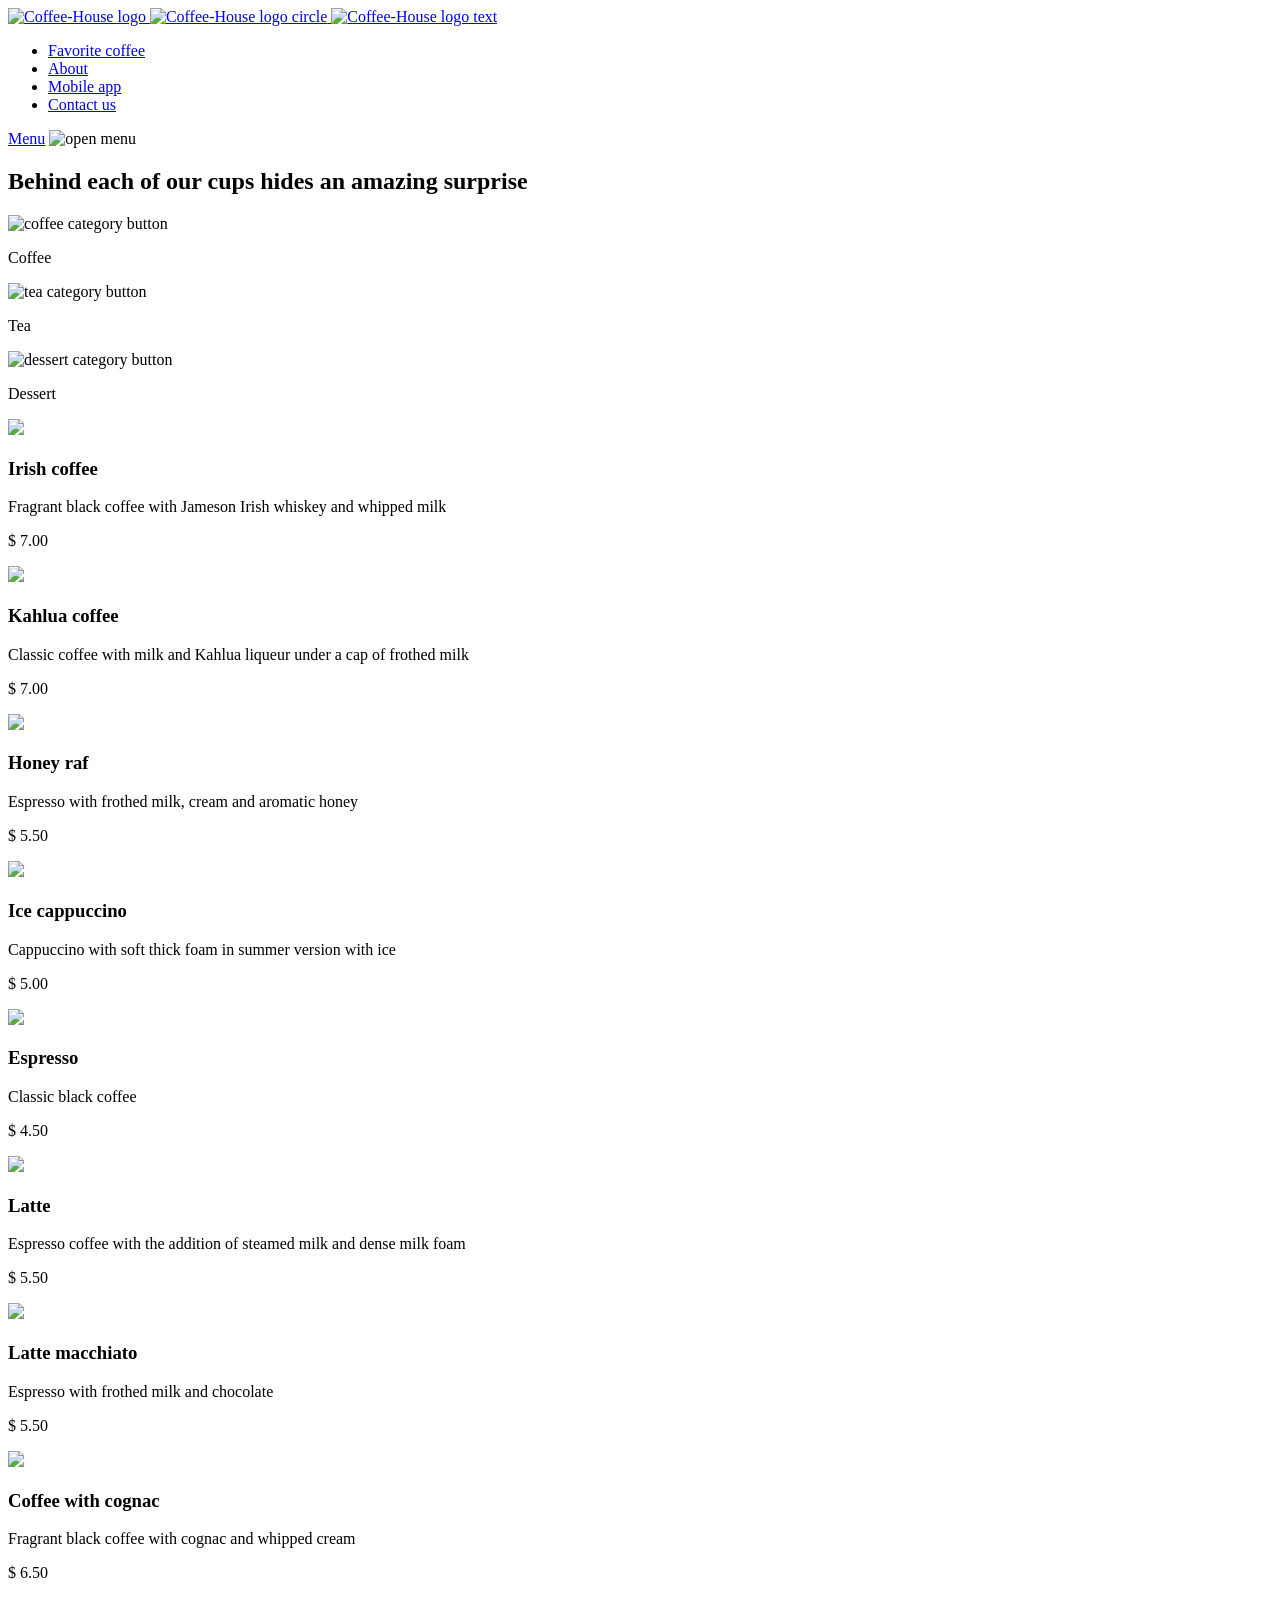
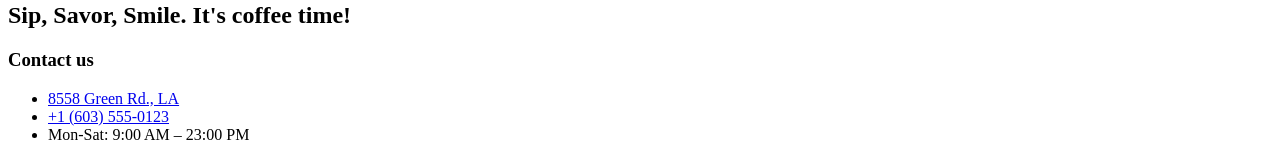
==== menu.html @ b97eb278 "refactor: move scripts to scripts folder per style guide" ====
<!DOCTYPE html>
<html lang="en">
  <head>
    <meta charset="UTF-8" />
    <meta name="viewport" content="width=device-width, initial-scale=1.0" />
    <title>Coffee-House</title>
    <link rel="stylesheet" href="./styles/menu.css" />
    <link rel="stylesheet" href="./styles/components/header.css" />
    <link rel="stylesheet" href="./styles/components/footer.css" />
    <link
      rel="shortcut icon"
      href="./images/png/favicon.png"
      type="image/x-icon"
    />
  </head>
  <body>
    <!-- <header>
      <div class="wrapper">
        <div class="header__wrapper">
          <div class="header__logo">
            <a href="./">
              <img
                src="./images/svg/Logo.svg"
                alt="Coffee-House logo"
                class="header__logo--img"
              />
              <img
                src="./images/svg/Ellipse.svg"
                alt="Coffee-House logo circle"
                class="header__logo--circle"
              />
              <img
                src="./images/svg/CoffeeHouse.svg"
                alt="Coffee-House logo text"
                class="header__logo--text"
              />
            </a>
          </div>
          <nav class="header__nav">
            <ul class="header__nav--list">
              <li class="header__nav--item">
                <a href="./#favorites" class="header__nav--link"
                  >Favorite coffee</a
                >
              </li>
              <li class="header__nav--item">
                <a href="./#about" class="header__nav--link">About</a>
              </li>
              <li class="header__nav--item">
                <a href="./#mobile" class="header__nav--link">Mobile app</a>
              </li>
              <li class="header__nav--item">
                <a href="#contacts" class="header__nav--link">Contact us</a>
              </li>
            </ul>
          </nav>
          <div class="header__menu header__menu2">
            <p class="header__menu--text">
              <a href="#" class="header__menu--link">Menu</a>
            </p>
          </div>
          <div class="burger-menu">
            <span class="burger-menu__line"></span>
            <span class="burger-menu__line"></span>
          </div>
        </div>
      </div>
    </header> -->
    <header>
      <div class="wrapper">
        <div class="header__wrapper">
          <div class="header__logo">
            <a href="./">
              <img
                src="./images/svg/Logo.svg"
                alt="Coffee-House logo"
                class="header__logo--img"
              />
              <img
                src="./images/svg/Ellipse.svg"
                alt="Coffee-House logo circle"
                class="header__logo--circle"
              />
              <img
                src="./images/svg/CoffeeHouse.svg"
                alt="Coffee-House logo text"
                class="header__logo--text"
              />
            </a>
          </div>
          <nav class="header__nav">
            <ul class="header__nav--list">
              <li class="header__nav--item">
                <a href="./#favorites" class="header__nav--link"
                  >Favorite coffee</a
                >
              </li>
              <li class="header__nav--item">
                <a href="./#about" class="header__nav--link">About</a>
              </li>
              <li class="header__nav--item">
                <a href="./#mobile" class="header__nav--link">Mobile app</a>
              </li>
              <li class="header__nav--item">
                <a href="#contacts" class="header__nav--link">Contact us</a>
              </li>
            </ul>
            <div class="header__menu">
              <div class="header-menu__wrapper">
                <a href="./menu.html" class="header-menu__link">Menu</a>
                <img
                  src="./images/svg/coffee-cup.svg"
                  class="header-menu__icon"
                  alt="open menu"
                />
              </div>
            </div>
          </nav>
          <div class="burger-menu">
            <span class="burger-menu__line"></span>
            <span class="burger-menu__line"></span>
          </div>
        </div>
      </div>
    </header>
    <section class="menu">
      <div class="wrapper">
        <h1 class="menu__heading">
          Behind each of our cups hides an<span class="span">
            amazing surprise</span
          >
        </h1>
        <div class="menu__controls">
          <div class="menu__controls--button" id="coffee">
            <div class="menu__image">
              <img
                src="./images/png/coffe.png"
                alt="coffee category button"
                class="menu__image--logo"
              />
            </div>
            <p class="menu__controls--title">Coffee</p>
          </div>
          <div class="menu__controls--button" id="tea">
            <div class="menu__image">
              <img
                src="./images/png/tea.png"
                alt="tea category button"
                class="menu__image--logo"
              />
            </div>
            <p class="menu__controls--title">Tea</p>
          </div>
          <div class="menu__controls--button" id="dessert">
            <div class="menu__image">
              <img
                src="./images/png/desert.png"
                alt="dessert category button"
                class="menu__image--logo"
              />
            </div>
            <p class="menu__controls--title">Dessert</p>
          </div>
        </div>
        <div class="menu__gallery"></div>
        <div class="menu-refresh"></div>
      </div>
    </section>
    <footer id="contacts">
      <div class="wrapper">
        <div class="footer__wrapper">
          <div class="footer__wrapper--left">
            <h2 class="footer__heading">
              Sip, Savor, Smile.<span class="mobile__span span">
                It&#39;s coffee time!</span
              >
            </h2>
            <div class="footer__links">
              <a
                href="https://twitter.com/x"
                class="footer__links--items footer__links--item1"
                target="_blank"
              ></a>
              <a
                href="https://www.instagram.com/"
                class="footer__links--items footer__links--item2"
                target="_blank"
              ></a>
              <a
                href="https://www.facebook.com/"
                class="footer__links--items footer__links--item3"
                target="_blank"
              ></a>
            </div>
          </div>
          <div class="footer__wrapper--right">
            <h3 class="footer__contacts--subheading">Contact us</h3>
            <ul class="footer__contacts--list">
              <li class="footer-contacts__block">
                <a
                  href="https://maps.app.goo.gl/nyrMf2LgFc1mcsVa6"
                  class="footer__contacts--lines footer__contacts--line1"
                  target="_blank"
                  >8558 Green Rd., LA</a
                >
              </li>
              <li class="footer-contacts__block">
                <a
                  href="tel:+16035550123"
                  class="footer__contacts--lines footer__contacts--line2"
                  >+1 (603) 555-0123</a
                >
              </li>
              <li class="footer-contacts__block">
                <span class="footer__contacts--lines footer__contacts--line3"
                  >Mon-Sat: 9:00 AM – 23:00 PM</span
                >
              </li>
            </ul>
          </div>
        </div>
      </div>
    </footer>
    <script src="./scripts/burger.js"></script>
    <script type="module" src="./scripts/products.js"></script>
  </body>
</html>
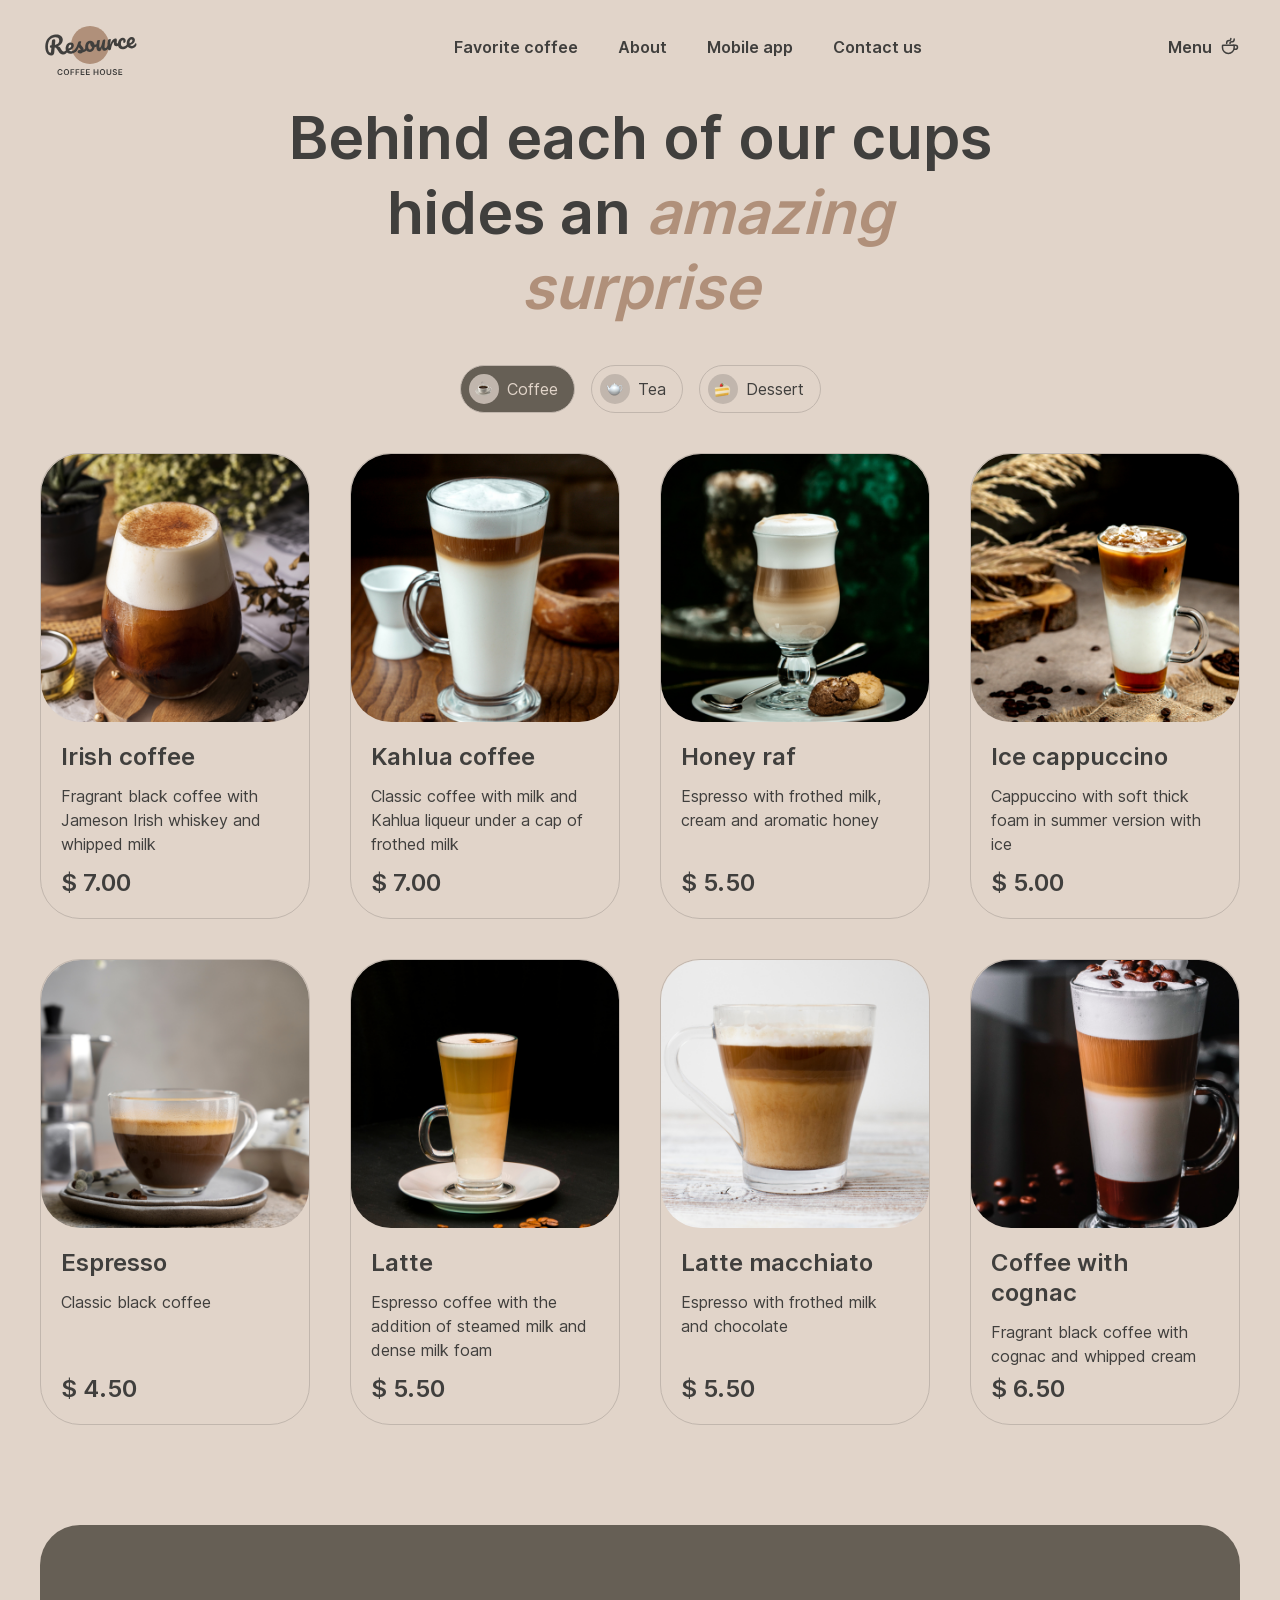
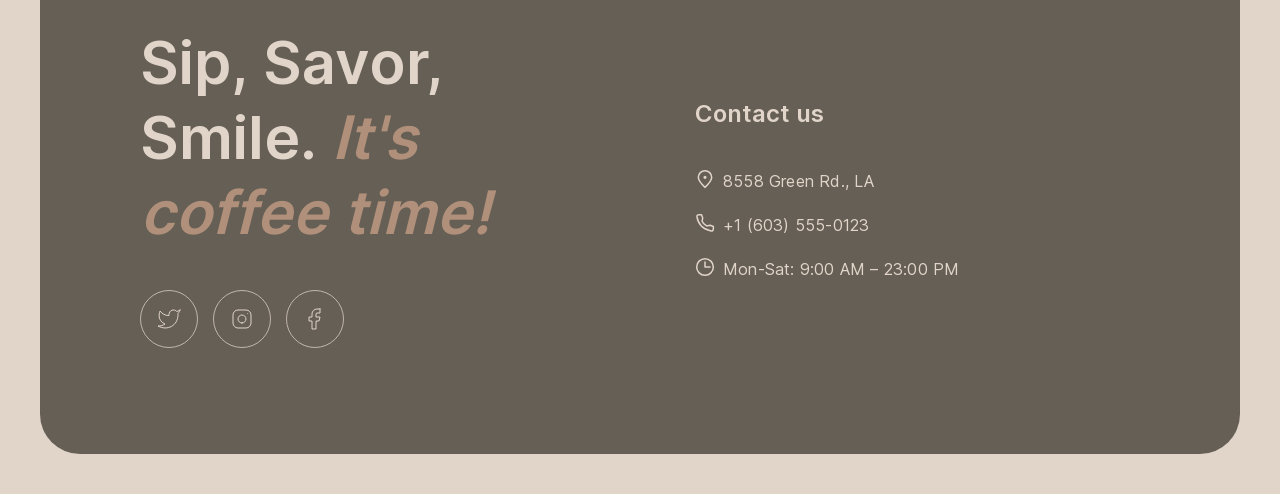
==== commit c243ecfc: "feat: add basic coffee house layout" ====
--- a/menu.html
+++ b/menu.html
@@ -221,7 +221,7 @@
         </div>
       </div>
     </footer>
-    <script src="./scripts/burger.js"></script>
-    <script type="module" src="./scripts/products.js"></script>
+    <script src="./js/burger.js"></script>
+    <script type="module" src="./js/products.js"></script>
   </body>
 </html>
--- a/styles/menu.css
+++ b/styles/menu.css
@@ -0,0 +1,211 @@
+@import url(./variables.css);
+@import url(./settings.css);
+@import url(./fonts.css);
+
+/* Menu section desktop layout  */
+
+.menu__heading {
+  color: var(--text-color-dark);
+  font-size: var(--h2-size);
+  max-width: 60%;
+  text-align: center;
+  margin: 0 auto;
+  margin-bottom: var(--main-margin);
+  line-height: var(--h2-line-height);
+}
+
+.menu__controls {
+  display: flex;
+  justify-content: center;
+  gap: var(--gap-small);
+  margin-bottom: var(--main-margin);
+}
+
+.menu__controls--button {
+  border-radius: 10rem;
+  padding: 0.8rem;
+  padding-right: 1.6rem;
+  border: 1px solid var(--border-light);
+  display: flex;
+  gap: 0.8rem;
+  align-items: center;
+  cursor: pointer;
+  transition: all 0.3s ease-out;
+}
+
+.menu__image {
+  width: 3rem;
+  height: 3rem;
+  border-radius: 10rem;
+  background-color: var(--border-light);
+  display: flex;
+  align-items: center;
+  justify-content: center;
+  transition: all 0.3s ease-out;
+}
+
+/* Menu gallery desktop layout  */
+
+.menu__gallery {
+  display: grid;
+  grid-template-columns: repeat(4, 1fr);
+  /* grid-template-rows: repeat(2, 1fr); */
+  gap: var(--gap-main);
+  margin-bottom: var(--section-margin);
+}
+
+.menu__gallery--item {
+  border: 1px solid var(--border-light);
+  border-radius: 4rem;
+  transition: all 0.4s ease-in-out;
+  cursor: pointer;
+  max-width: 31rem;
+}
+
+.menu__gallery--image {
+  display: flex;
+  align-items: center;
+  justify-content: center;
+  overflow: hidden;
+  border-radius: 4rem;
+}
+
+.menu-gallery__image {
+  max-width: 100%;
+  transform: scale(1.02);
+  transition: transform 0.3s ease-out;
+}
+
+.menu__gallery--description {
+  padding: var(--small-padding);
+  height: 19.6rem;
+  display: flex;
+  flex-direction: column;
+  justify-content: space-between;
+}
+
+.menu__coffee--title {
+  margin-bottom: 1.2rem;
+}
+
+.menu__coffee--price {
+  font-size: var(--h3-size);
+  font-weight: var(--bold-weight);
+  line-height: var(--h2-line-height);
+}
+
+.menu-refresh {
+  display: none;
+}
+
+/* Menu section hover effects START*/
+
+@media (hover: hover) and (pointer: fine) {
+  .menu__controls--button:hover {
+    background-color: var(--background-color-container);
+    color: var(--text-color-light);
+  }
+
+  .menu__controls--button:hover .menu__image {
+    background-color: var(--background-color-body);
+  }
+
+  .menu__gallery--item:hover .menu__gallery--image .menu-gallery__image {
+    cursor: pointer;
+    transform: scale(1);
+  }
+}
+
+@media (hover: none) and (pointer: coarse) {
+  .menu__controls--button:active {
+    background-color: var(--background-color-container);
+    color: var(--text-color-light);
+  }
+
+  .menu__controls--button:active .menu__image {
+    background-color: var(--background-color-body);
+  }
+
+  .menu__gallery--item:active .menu__gallery--image .menu-gallery__image {
+    cursor: pointer;
+    transform: scale(1);
+  }
+}
+
+.button-active {
+  background-color: var(--background-color-container);
+  color: var(--text-color-light);
+}
+
+.image-active {
+  background-color: var(--background-color-body);
+}
+
+/* Menu section hover effects END*/
+
+/* Menu section tablet layout START*/
+
+@media screen and (max-width: 1199.98px) {
+  .menu__heading {
+    max-width: 100%;
+  }
+  .menu__gallery {
+    display: flex;
+    flex-wrap: wrap;
+    align-items: center;
+    justify-content: center;
+    margin-bottom: var(--main-margin);
+  }
+
+  .menu__gallery--item {
+    max-width: 31rem;
+  }
+
+  .menu__gallery--item:nth-child(5),
+  .menu__gallery--item:nth-child(6) {
+    display: none;
+  }
+}
+
+@media screen and (max-width: 991.98px) {
+  .menu__gallery--item:nth-child(7),
+  .menu__gallery--item:nth-child(8) {
+    display: none;
+  }
+
+  .menu-refresh {
+    display: block;
+    margin: 0 auto;
+    width: 6rem;
+    height: 6rem;
+    border-radius: 50%;
+    background: url(../images/svg/refresh.svg) center no-repeat;
+    border: 1px solid var(--text-color-dark);
+    margin-bottom: var(--section-margin);
+    transition: all 0.3s ease-out;
+  }
+}
+
+@media (hover: hover) and (pointer: fine) {
+  .menu-refresh:hover {
+    background: url(../images/svg/refresh-light.svg) center no-repeat;
+    background-color: var(--text-color-dark);
+  }
+}
+
+@media (hover: none) and (pointer: coarse) {
+  .menu-refresh:active {
+    background: url(../images/svg/refresh-light.svg) center no-repeat;
+    background-color: var(--text-color-dark);
+  }
+}
+
+@media (max-width: 425.98px) {
+  .menu__heading {
+    font-size: var(--h2-mobile-size);
+  }
+
+  .menu__controls {
+    gap: 0.8rem;
+  }
+}
--- a/styles/components/header.css
+++ b/styles/components/header.css
@@ -0,0 +1,228 @@
+/* Header desktop */
+
+.header__wrapper {
+  display: flex;
+  justify-content: space-between;
+  align-items: center;
+  padding: var(--small-padding) 0;
+  font-weight: var(--bold-weight);
+}
+
+.header__logo {
+  width: 100px;
+  height: 60px;
+  position: relative;
+  text-align: center;
+}
+
+.header__logo--img {
+  margin: 12.56px 3.2px 0 4.25px;
+}
+
+.header__logo--circle {
+  position: absolute;
+  z-index: -1;
+  top: 42%;
+  left: 50%;
+  transform: translate(-50%, -50%);
+  width: 38px;
+  height: 38px;
+}
+
+.header__logo--text {
+  margin-bottom: 4px;
+}
+
+.header__nav {
+  display: flex;
+  width: 65.5%;
+  justify-content: space-between;
+}
+
+.header__nav--list {
+  display: flex;
+  justify-content: space-between;
+  gap: var(--gap-main);
+}
+
+.header__nav--item {
+  display: flex;
+  flex-direction: column;
+  justify-content: center;
+}
+
+.header__nav--link:after {
+  content: "";
+  display: block;
+  height: 2px;
+  width: 100%;
+  background-color: var(--text-color-dark);
+  transform: scale(0);
+  transition: all 0.3s ease-out;
+  margin-top: 4px;
+}
+
+.header-menu__wrapper {
+  display: flex;
+}
+
+.header-menu__icon {
+  margin-left: 8px;
+  margin-bottom: 2px;
+}
+
+.header__menu::after {
+  content: "";
+  display: block;
+  height: 2px;
+  width: 100%;
+  background-color: var(--text-color-dark);
+  transform: scale(0);
+  transition: all 0.3s ease-out;
+  margin-top: 4px;
+}
+
+.burger-menu {
+  display: none;
+}
+
+/* Header hover effects START*/
+
+@media (hover: hover) {
+  .header__logo {
+    cursor: pointer;
+  }
+
+  .header__nav--item:hover .header__nav--link::after {
+    transform: scale(1);
+  }
+
+  .header__menu:hover {
+    cursor: pointer;
+  }
+
+  .header__menu:hover::after {
+    transform: scale(1);
+  }
+}
+
+@media (hover: none) {
+  .header__nav--item:active .header__nav--link::after {
+    transform: scale(1);
+  }
+
+  .header__menu:active::after {
+    transform: scale(1);
+  }
+}
+
+/* Header hover effects END*/
+
+/* Laptop version of header  */
+
+@media screen and (max-width: 991.98px) {
+  .header__nav {
+    width: 78%;
+  }
+}
+
+/* Tablet version of header  */
+
+@media screen and (max-width: 768.98px) {
+  .header__nav {
+    position: fixed;
+    top: 9.8rem;
+    right: 0;
+    width: 100vw;
+    height: 100vh;
+    background-color: var(--background-color-body);
+    z-index: 5;
+    padding-top: 6rem;
+    transform: translateX(100%);
+    transition: all 0.8s ease-in-out;
+    display: flex;
+    flex-direction: column;
+    justify-content: flex-start;
+    align-items: center;
+  }
+
+  .header__nav--active {
+    transform: translateX(0);
+  }
+
+  .header__nav--list {
+    flex-direction: column;
+    align-items: center;
+    gap: var(--gap-burger);
+    margin-bottom: 9.2rem;
+  }
+
+  .header__nav--link,
+  .header-menu__link {
+    font-size: var(--h2-mobile-size);
+    line-height: var(--h2-line-height);
+  }
+
+  .header-menu__icon {
+    width: 4rem;
+    height: 4rem;
+    margin-left: 1.6rem;
+  }
+
+  .burger-menu {
+    display: flex;
+    flex-direction: column;
+    justify-content: center;
+    align-items: center;
+    gap: 8px;
+    width: 4.4rem;
+    height: 4.4rem;
+    border: 1px solid var(--text-color-dark);
+    border-radius: 50%;
+  }
+
+  .burger-menu__line {
+    content: "";
+    display: block;
+    width: 16px;
+    height: 1.5px;
+    background-color: var(--text-color-dark);
+    /* top: calc(50% - 1px); */
+    transition: all 0.3s ease-out;
+  }
+
+  .hidden {
+    overflow: hidden;
+  }
+
+  .burger-menu__line:first-of-type.active {
+    rotate: 45deg;
+    align-self: center;
+    margin-bottom: -0.95rem;
+  }
+
+  .burger-menu__line:last-of-type.active {
+    rotate: 135deg;
+    align-self: center;
+  }
+}
+
+/* .burger__move {
+    position: fixed;
+    top: 3.6rem;
+    right: 2.5rem;
+  }
+
+  .burger-menu__line {
+    display: none;
+  }
+
+  
+
+
+}
+
+/* Mobile version of header  */
+
+/* @media (max-width: 425.98px) {
+} */
--- a/styles/components/footer.css
+++ b/styles/components/footer.css
@@ -0,0 +1,202 @@
+/* Footer desktop layout */
+
+.footer__wrapper {
+  padding: var(--main-padding);
+  background-color: var(--background-color-container);
+  border-radius: 4rem;
+  margin-bottom: var(--main-margin);
+  display: flex;
+  gap: var(--gap-section);
+}
+
+.footer__wrapper--left {
+  max-width: 45.5%;
+}
+
+.footer__heading {
+  color: var(--text-color-light);
+  margin-bottom: var(--main-margin);
+  line-height: var(--h2-line-height);
+}
+
+.footer__links--items {
+  display: inline-block;
+  width: 5.8rem;
+  height: 5.8rem;
+  border: 1px solid var(--border-light);
+  border-radius: 50%;
+  margin-right: 1rem;
+  transition: all 400ms ease-in-out;
+}
+
+.footer__links--item1 {
+  background: url(../../images/svg/twitter.svg) center no-repeat;
+}
+
+.footer__links--item2 {
+  background: url(../../images/svg/instagram.svg) center no-repeat;
+}
+
+.footer__links--item3 {
+  background: url(../../images/svg/facebook.svg) center no-repeat;
+}
+
+.footer__wrapper--right {
+  display: flex;
+  flex-direction: column;
+  align-items: start;
+  justify-content: center;
+  color: var(--text-color-light);
+}
+
+.footer-contacts__block:not(:last-child) {
+  margin-bottom: 1.4rem;
+}
+
+.footer__contacts--subheading {
+  margin-bottom: var(--main-margin);
+  color: var(--text-color-light);
+}
+
+.footer__contacts--lines {
+  letter-spacing: 0.2px;
+}
+
+.footer__contacts--lines a {
+  color: var(--text-color-light);
+  letter-spacing: 0.2px;
+}
+
+.footer__contacts--lines::before {
+  content: "";
+  display: inline-block;
+  width: 2rem;
+  height: 2rem;
+  margin-right: 0.8rem;
+}
+
+.footer__contacts--lines {
+  color: var(--text-color-light);
+  display: table;
+}
+
+.footer__contacts--line1::after {
+  content: "";
+  display: block;
+  height: 2px;
+  width: 100%;
+  background-color: var(--text-color-light);
+  transform: scale(0);
+  transition: all 0.3s ease-out;
+  margin-top: 0.4rem;
+}
+
+.footer__contacts--line1::before {
+  background: url(../../images/svg/pin-alt.svg) center no-repeat;
+  vertical-align: top;
+}
+
+.footer__contacts--line2::before {
+  background: url(../../images/svg/phone.svg) center no-repeat;
+  vertical-align: top;
+}
+
+.footer__contacts--line2::after {
+  content: "";
+  display: block;
+  height: 2px;
+  width: 100%;
+  background-color: var(--text-color-light);
+  transform: scale(0);
+  transition: all 0.3s ease-out;
+  margin-top: 0.4rem;
+}
+
+.footer__contacts--line3::before {
+  background: url(../../images/svg/clock.svg) center no-repeat;
+  vertical-align: top;
+  margin-bottom: 0;
+}
+
+/* Laptop version of footer  */
+/* 
+@media screen and (max-width: 1024.98px) {
+} */
+
+/* Footer hover effects START*/
+
+@media (hover: hover) {
+  .footer__links--item1:hover {
+    background: url(../../images/svg/twitter-dark.svg) center no-repeat;
+    background-color: var(--background-color-body);
+  }
+
+  .footer__links--item2:hover {
+    background: url(../../images/svg/instagram-dark.svg) center no-repeat;
+    background-color: var(--background-color-body);
+  }
+
+  .footer__links--item3:hover {
+    background: url(../../images/svg/facebook-dark.svg) center no-repeat;
+    background-color: var(--background-color-body);
+  }
+  .footer__contacts--line1:hover:after {
+    transform: scale(1);
+  }
+  .footer__contacts--line2:hover:after {
+    transform: scale(1);
+  }
+}
+
+@media (hover: none) {
+  .footer__links--item1:active {
+    background: url(../../images/svg/twitter-dark.svg) center no-repeat;
+    background-color: var(--background-color-body);
+  }
+
+  .footer__links--item2:active {
+    background: url(../../images/svg/instagram-dark.svg) center no-repeat;
+    background-color: var(--background-color-body);
+  }
+
+  .footer__links--item3:active {
+    background: url(../../images/svg/facebook-dark.svg) center no-repeat;
+    background-color: var(--background-color-body);
+  }
+  .footer__contacts--line1:active:after {
+    transform: scale(1);
+  }
+  .footer__contacts--line2:active:after {
+    transform: scale(1);
+  }
+}
+
+/* Footer hover effects END*/
+
+/* Tablet version of footer  */
+
+@media screen and (max-width: 768.98px) {
+  .footer__wrapper {
+    display: flex;
+    flex-direction: column;
+    padding: var(--main-padding) var(--tablet-padding);
+    gap: 9.6rem;
+  }
+
+  .footer__wrapper--left {
+    max-width: 100%;
+  }
+
+  .footer__contacts--lines {
+    pointer-events: none;
+  }
+}
+
+/* Mobile version of footer  */
+
+@media (max-width: 425.98px) {
+  .footer__wrapper {
+    padding: 6rem 1.5rem;
+    gap: 3.6rem;
+  }
+}
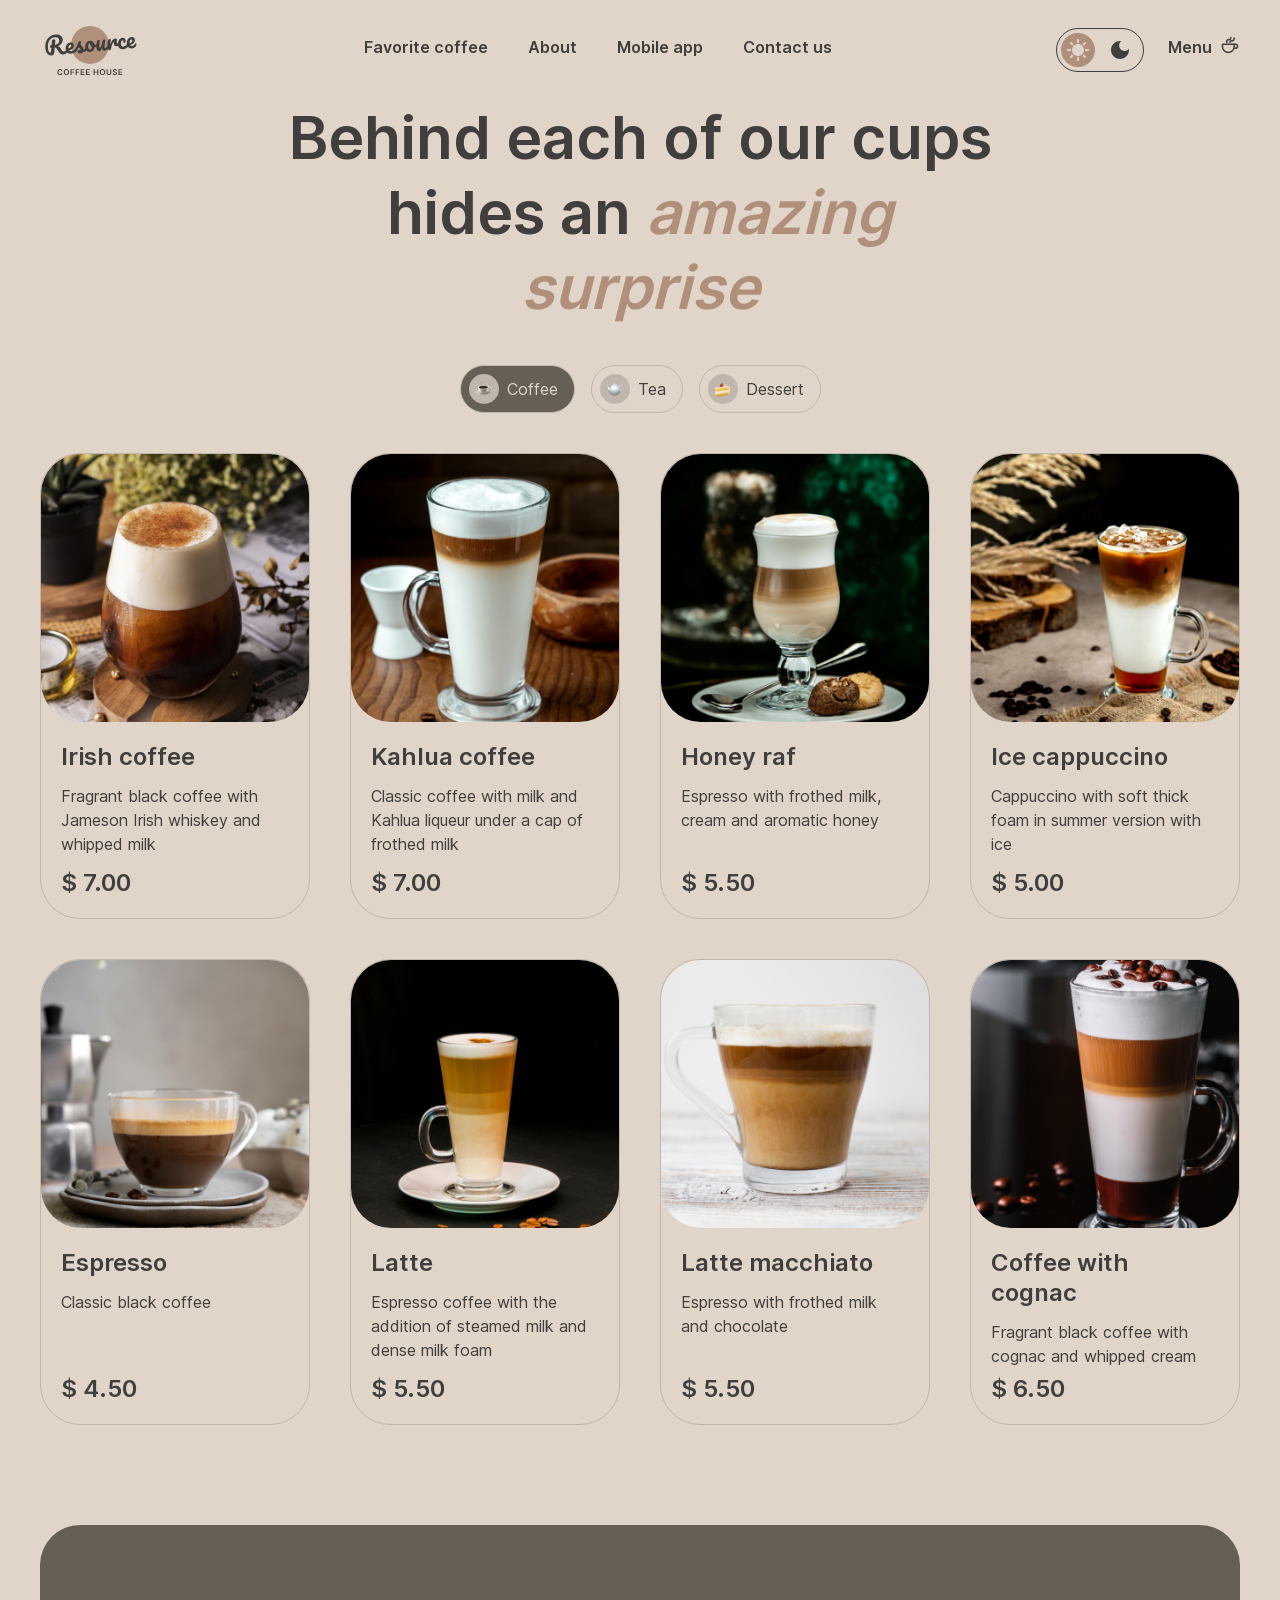
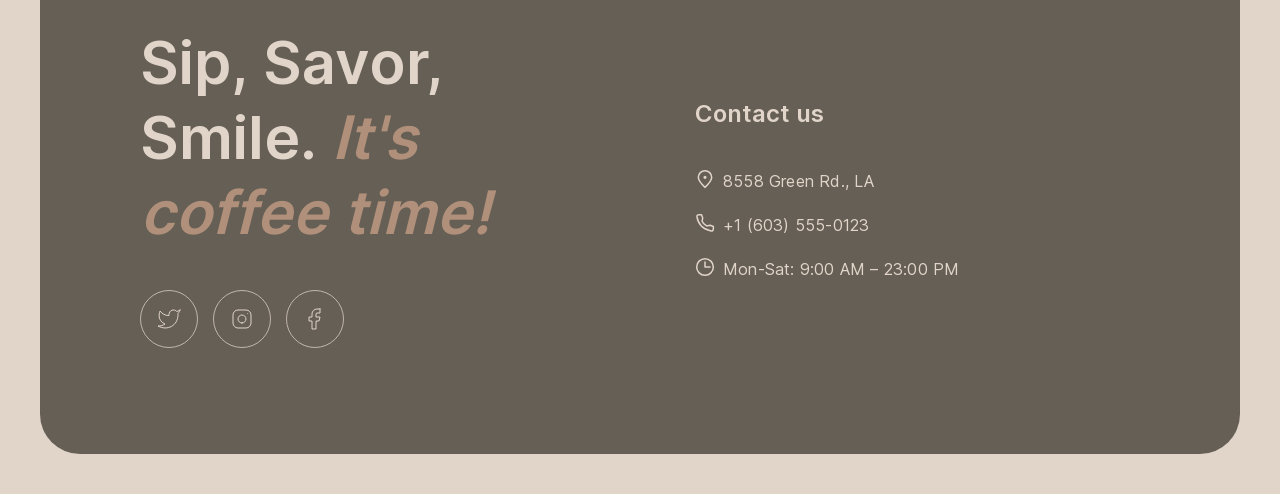
==== commit 13c3eb95: "feat: add theme switcher" ====
--- a/menu.html
+++ b/menu.html
@@ -4,6 +4,11 @@
     <meta charset="UTF-8" />
     <meta name="viewport" content="width=device-width, initial-scale=1.0" />
     <title>Coffee-House</title>
+    <script>
+      if (localStorage.getItem("theme") === "dark") {
+        document.documentElement.dataset.theme = "dark";
+      }
+    </script>
     <link rel="stylesheet" href="./styles/menu.css" />
     <link rel="stylesheet" href="./styles/components/header.css" />
     <link rel="stylesheet" href="./styles/components/footer.css" />
@@ -14,26 +19,18 @@
     />
   </head>
   <body>
-    <!-- <header>
+    <header>
       <div class="wrapper">
         <div class="header__wrapper">
           <div class="header__logo">
-            <a href="./">
-              <img
-                src="./images/svg/Logo.svg"
-                alt="Coffee-House logo"
-                class="header__logo--img"
-              />
+            <a href="./" aria-label="Coffee House, go to the main page">
+              <span class="header__logo--img"></span>
               <img
                 src="./images/svg/Ellipse.svg"
-                alt="Coffee-House logo circle"
+                alt=""
                 class="header__logo--circle"
               />
-              <img
-                src="./images/svg/CoffeeHouse.svg"
-                alt="Coffee-House logo text"
-                class="header__logo--text"
-              />
+              <span class="header__logo--text"></span>
             </a>
           </div>
           <nav class="header__nav">
@@ -54,71 +51,26 @@
               </li>
             </ul>
           </nav>
-          <div class="header__menu header__menu2">
-            <p class="header__menu--text">
-              <a href="#" class="header__menu--link">Menu</a>
-            </p>
-          </div>
-          <div class="burger-menu">
-            <span class="burger-menu__line"></span>
-            <span class="burger-menu__line"></span>
-          </div>
-        </div>
-      </div>
-    </header> -->
-    <header>
-      <div class="wrapper">
-        <div class="header__wrapper">
-          <div class="header__logo">
-            <a href="./">
-              <img
-                src="./images/svg/Logo.svg"
-                alt="Coffee-House logo"
-                class="header__logo--img"
-              />
-              <img
-                src="./images/svg/Ellipse.svg"
-                alt="Coffee-House logo circle"
-                class="header__logo--circle"
-              />
-              <img
-                src="./images/svg/CoffeeHouse.svg"
-                alt="Coffee-House logo text"
-                class="header__logo--text"
-              />
-            </a>
-          </div>
-          <nav class="header__nav">
-            <ul class="header__nav--list">
-              <li class="header__nav--item">
-                <a href="./#favorites" class="header__nav--link"
-                  >Favorite coffee</a
-                >
-              </li>
-              <li class="header__nav--item">
-                <a href="./#about" class="header__nav--link">About</a>
-              </li>
-              <li class="header__nav--item">
-                <a href="./#mobile" class="header__nav--link">Mobile app</a>
-              </li>
-              <li class="header__nav--item">
-                <a href="#contacts" class="header__nav--link">Contact us</a>
-              </li>
-            </ul>
+          <div class="header__controls">
+            <button
+              class="theme-toggle"
+              type="button"
+              aria-label="Toggle dark theme"
+              aria-pressed="false"
+            >
+              <span class="theme-toggle__option theme-toggle__option--light"></span>
+              <span class="theme-toggle__option theme-toggle__option--dark"></span>
+            </button>
             <div class="header__menu">
               <div class="header-menu__wrapper">
                 <a href="./menu.html" class="header-menu__link">Menu</a>
-                <img
-                  src="./images/svg/coffee-cup.svg"
-                  class="header-menu__icon"
-                  alt="open menu"
-                />
+                <span class="header-menu__icon"></span>
               </div>
             </div>
-          </nav>
-          <div class="burger-menu">
-            <span class="burger-menu__line"></span>
-            <span class="burger-menu__line"></span>
+            <div class="burger-menu">
+              <span class="burger-menu__line"></span>
+              <span class="burger-menu__line"></span>
+            </div>
           </div>
         </div>
       </div>
@@ -221,7 +173,8 @@
         </div>
       </div>
     </footer>
-    <script src="./js/burger.js"></script>
-    <script type="module" src="./js/products.js"></script>
+    <script src="./scripts/theme.js"></script>
+    <script src="./scripts/burger.js"></script>
+    <script type="module" src="./scripts/products.js"></script>
   </body>
 </html>
--- a/styles/menu.css
+++ b/styles/menu.css
@@ -5,7 +5,7 @@
 /* Menu section desktop layout  */
 
 .menu__heading {
-  color: var(--text-color-dark);
+  color: var(--color-text);
   font-size: var(--h2-size);
   max-width: 60%;
   text-align: center;
@@ -25,7 +25,7 @@
   border-radius: 10rem;
   padding: 0.8rem;
   padding-right: 1.6rem;
-  border: 1px solid var(--border-light);
+  border: 1px solid var(--color-border);
   display: flex;
   gap: 0.8rem;
   align-items: center;
@@ -37,7 +37,7 @@
   width: 3rem;
   height: 3rem;
   border-radius: 10rem;
-  background-color: var(--border-light);
+  background-color: var(--color-border);
   display: flex;
   align-items: center;
   justify-content: center;
@@ -55,7 +55,8 @@
 }
 
 .menu__gallery--item {
-  border: 1px solid var(--border-light);
+  border: 1px solid var(--color-border);
+  background-color: var(--color-card);
   border-radius: 4rem;
   transition: all 0.4s ease-in-out;
   cursor: pointer;
@@ -102,12 +103,12 @@
 
 @media (hover: hover) and (pointer: fine) {
   .menu__controls--button:hover {
-    background-color: var(--background-color-container);
-    color: var(--text-color-light);
+    background-color: var(--color-surface);
+    color: var(--color-text-inverse);
   }
 
   .menu__controls--button:hover .menu__image {
-    background-color: var(--background-color-body);
+    background-color: var(--color-bg);
   }
 
   .menu__gallery--item:hover .menu__gallery--image .menu-gallery__image {
@@ -118,12 +119,12 @@
 
 @media (hover: none) and (pointer: coarse) {
   .menu__controls--button:active {
-    background-color: var(--background-color-container);
-    color: var(--text-color-light);
+    background-color: var(--color-surface);
+    color: var(--color-text-inverse);
   }
 
   .menu__controls--button:active .menu__image {
-    background-color: var(--background-color-body);
+    background-color: var(--color-bg);
   }
 
   .menu__gallery--item:active .menu__gallery--image .menu-gallery__image {
@@ -133,12 +134,12 @@
 }
 
 .button-active {
-  background-color: var(--background-color-container);
-  color: var(--text-color-light);
+  background-color: var(--color-surface);
+  color: var(--color-text-inverse);
 }
 
 .image-active {
-  background-color: var(--background-color-body);
+  background-color: var(--color-bg);
 }
 
 /* Menu section hover effects END*/
@@ -179,24 +180,42 @@
     width: 6rem;
     height: 6rem;
     border-radius: 50%;
-    background: url(../images/svg/refresh.svg) center no-repeat;
-    border: 1px solid var(--text-color-dark);
+    position: relative;
+    border: 1px solid var(--color-text);
     margin-bottom: var(--section-margin);
     transition: all 0.3s ease-out;
   }
+
+  .menu-refresh::before {
+    content: "";
+    position: absolute;
+    inset: 0;
+    margin: auto;
+    width: 24px;
+    height: 24px;
+    background-color: var(--color-text);
+    mask: url(../images/svg/refresh.svg) center / contain no-repeat;
+    transition: background-color 0.3s ease-out;
+  }
 }
 
 @media (hover: hover) and (pointer: fine) {
   .menu-refresh:hover {
-    background: url(../images/svg/refresh-light.svg) center no-repeat;
-    background-color: var(--text-color-dark);
+    background-color: var(--color-text);
+  }
+
+  .menu-refresh:hover::before {
+    background-color: var(--color-bg);
   }
 }
 
 @media (hover: none) and (pointer: coarse) {
   .menu-refresh:active {
-    background: url(../images/svg/refresh-light.svg) center no-repeat;
-    background-color: var(--text-color-dark);
+    background-color: var(--color-text);
+  }
+
+  .menu-refresh:active::before {
+    background-color: var(--color-bg);
   }
 }
 
--- a/styles/components/header.css
+++ b/styles/components/header.css
@@ -16,7 +16,12 @@
 }
 
 .header__logo--img {
+  display: inline-block;
+  width: 93px;
+  height: 23px;
   margin: 12.56px 3.2px 0 4.25px;
+  background-color: var(--color-text);
+  mask: url(../../images/svg/Logo.svg) center / contain no-repeat;
 }
 
 .header__logo--circle {
@@ -30,13 +35,16 @@
 }
 
 .header__logo--text {
+  display: inline-block;
+  width: 66px;
+  height: 7px;
   margin-bottom: 4px;
+  background-color: var(--color-text);
+  mask: url(../../images/svg/CoffeeHouse.svg) center / contain no-repeat;
 }
 
 .header__nav {
   display: flex;
-  width: 65.5%;
-  justify-content: space-between;
 }
 
 .header__nav--list {
@@ -56,7 +64,7 @@
   display: block;
   height: 2px;
   width: 100%;
-  background-color: var(--text-color-dark);
+  background-color: var(--color-text);
   transform: scale(0);
   transition: all 0.3s ease-out;
   margin-top: 4px;
@@ -67,8 +75,12 @@
 }
 
 .header-menu__icon {
+  width: 20px;
+  height: 20px;
   margin-left: 8px;
   margin-bottom: 2px;
+  background-color: var(--color-text);
+  mask: url(../../images/svg/coffee-cup.svg) center / contain no-repeat;
 }
 
 .header__menu::after {
@@ -76,12 +88,75 @@
   display: block;
   height: 2px;
   width: 100%;
-  background-color: var(--text-color-dark);
+  background-color: var(--color-text);
   transform: scale(0);
   transition: all 0.3s ease-out;
   margin-top: 4px;
 }
 
+.header__controls {
+  display: flex;
+  align-items: center;
+  gap: 2.4rem;
+}
+
+.theme-toggle {
+  display: flex;
+  align-items: center;
+  gap: 0.8rem;
+  width: 8.8rem;
+  height: 4.4rem;
+  padding: 0.4rem;
+  border: 1px solid var(--color-text);
+  border-radius: 10rem;
+  background-color: transparent;
+  cursor: pointer;
+}
+
+.theme-toggle__option {
+  position: relative;
+  width: 3.4rem;
+  height: 3.4rem;
+  border-radius: 50%;
+  transition: background-color 0.3s ease-out;
+}
+
+.theme-toggle__option::before {
+  content: "";
+  position: absolute;
+  inset: 0;
+  margin: auto;
+  width: 2.2rem;
+  height: 2.2rem;
+  background-color: var(--color-text);
+  mask: url(../../images/svg/sun.svg) center / contain no-repeat;
+  transition: background-color 0.3s ease-out;
+}
+
+.theme-toggle__option--dark::before {
+  width: 1.8rem;
+  height: 1.8rem;
+  mask-image: url(../../images/svg/moon.svg);
+}
+
+.theme-toggle__option--light,
+:root[data-theme="dark"] .theme-toggle__option--dark {
+  background-color: var(--color-accent);
+}
+
+.theme-toggle__option--light::before,
+:root[data-theme="dark"] .theme-toggle__option--dark::before {
+  background-color: var(--color-text-inverse);
+}
+
+:root[data-theme="dark"] .theme-toggle__option--light {
+  background-color: transparent;
+}
+
+:root[data-theme="dark"] .theme-toggle__option--light::before {
+  background-color: var(--color-text);
+}
+
 .burger-menu {
   display: none;
 }
@@ -104,6 +179,23 @@
   .header__menu:hover::after {
     transform: scale(1);
   }
+
+  .theme-toggle:hover .theme-toggle__option--dark {
+    background-color: var(--color-border-strong);
+  }
+
+  :root[data-theme="dark"] .theme-toggle:hover .theme-toggle__option--light {
+    background-color: var(--color-border);
+  }
+
+  .theme-toggle:hover .theme-toggle__option--dark::before,
+  :root[data-theme="dark"] .theme-toggle:hover .theme-toggle__option--light::before {
+    background-color: var(--color-text-inverse);
+  }
+
+  :root[data-theme="dark"] .theme-toggle:hover .theme-toggle__option--dark {
+    background-color: var(--color-accent);
+  }
 }
 
 @media (hover: none) {
@@ -121,8 +213,8 @@
 /* Laptop version of header  */
 
 @media screen and (max-width: 991.98px) {
-  .header__nav {
-    width: 78%;
+  .header__nav--list {
+    gap: var(--gap-small);
   }
 }
 
@@ -135,7 +227,7 @@
     right: 0;
     width: 100vw;
     height: 100vh;
-    background-color: var(--background-color-body);
+    background-color: var(--color-bg);
     z-index: 5;
     padding-top: 6rem;
     transform: translateX(100%);
@@ -157,16 +249,23 @@
     margin-bottom: 9.2rem;
   }
 
-  .header__nav--link,
-  .header-menu__link {
+  .header__nav--link {
     font-size: var(--h2-mobile-size);
     line-height: var(--h2-line-height);
   }
 
-  .header-menu__icon {
-    width: 4rem;
-    height: 4rem;
-    margin-left: 1.6rem;
+  .header__menu {
+    display: none;
+  }
+
+  .theme-toggle {
+    width: 10.4rem;
+    height: 5.2rem;
+  }
+
+  .theme-toggle__option {
+    width: 4.2rem;
+    height: 4.2rem;
   }
 
   .burger-menu {
@@ -177,7 +276,7 @@
     gap: 8px;
     width: 4.4rem;
     height: 4.4rem;
-    border: 1px solid var(--text-color-dark);
+    border: 1px solid var(--color-text);
     border-radius: 50%;
   }
 
@@ -186,7 +285,7 @@
     display: block;
     width: 16px;
     height: 1.5px;
-    background-color: var(--text-color-dark);
+    background-color: var(--color-text);
     /* top: calc(50% - 1px); */
     transition: all 0.3s ease-out;
   }
--- a/styles/components/footer.css
+++ b/styles/components/footer.css
@@ -2,7 +2,7 @@
 
 .footer__wrapper {
   padding: var(--main-padding);
-  background-color: var(--background-color-container);
+  background-color: var(--color-surface);
   border-radius: 4rem;
   margin-bottom: var(--main-margin);
   display: flex;
@@ -14,7 +14,7 @@
 }
 
 .footer__heading {
-  color: var(--text-color-light);
+  color: var(--color-text-inverse);
   margin-bottom: var(--main-margin);
   line-height: var(--h2-line-height);
 }
@@ -23,7 +23,7 @@
   display: inline-block;
   width: 5.8rem;
   height: 5.8rem;
-  border: 1px solid var(--border-light);
+  border: 1px solid var(--color-border);
   border-radius: 50%;
   margin-right: 1rem;
   transition: all 400ms ease-in-out;
@@ -46,7 +46,7 @@
   flex-direction: column;
   align-items: start;
   justify-content: center;
-  color: var(--text-color-light);
+  color: var(--color-text-inverse);
 }
 
 .footer-contacts__block:not(:last-child) {
@@ -55,7 +55,7 @@
 
 .footer__contacts--subheading {
   margin-bottom: var(--main-margin);
-  color: var(--text-color-light);
+  color: var(--color-text-inverse);
 }
 
 .footer__contacts--lines {
@@ -63,7 +63,7 @@
 }
 
 .footer__contacts--lines a {
-  color: var(--text-color-light);
+  color: var(--color-text-inverse);
   letter-spacing: 0.2px;
 }
 
@@ -76,7 +76,7 @@
 }
 
 .footer__contacts--lines {
-  color: var(--text-color-light);
+  color: var(--color-text-inverse);
   display: table;
 }
 
@@ -85,7 +85,7 @@
   display: block;
   height: 2px;
   width: 100%;
-  background-color: var(--text-color-light);
+  background-color: var(--color-text-inverse);
   transform: scale(0);
   transition: all 0.3s ease-out;
   margin-top: 0.4rem;
@@ -106,7 +106,7 @@
   display: block;
   height: 2px;
   width: 100%;
-  background-color: var(--text-color-light);
+  background-color: var(--color-text-inverse);
   transform: scale(0);
   transition: all 0.3s ease-out;
   margin-top: 0.4rem;
@@ -128,17 +128,17 @@
 @media (hover: hover) {
   .footer__links--item1:hover {
     background: url(../../images/svg/twitter-dark.svg) center no-repeat;
-    background-color: var(--background-color-body);
+    background-color: var(--color-bg);
   }
 
   .footer__links--item2:hover {
     background: url(../../images/svg/instagram-dark.svg) center no-repeat;
-    background-color: var(--background-color-body);
+    background-color: var(--color-bg);
   }
 
   .footer__links--item3:hover {
     background: url(../../images/svg/facebook-dark.svg) center no-repeat;
-    background-color: var(--background-color-body);
+    background-color: var(--color-bg);
   }
   .footer__contacts--line1:hover:after {
     transform: scale(1);
@@ -151,17 +151,17 @@
 @media (hover: none) {
   .footer__links--item1:active {
     background: url(../../images/svg/twitter-dark.svg) center no-repeat;
-    background-color: var(--background-color-body);
+    background-color: var(--color-bg);
   }
 
   .footer__links--item2:active {
     background: url(../../images/svg/instagram-dark.svg) center no-repeat;
-    background-color: var(--background-color-body);
+    background-color: var(--color-bg);
   }
 
   .footer__links--item3:active {
     background: url(../../images/svg/facebook-dark.svg) center no-repeat;
-    background-color: var(--background-color-body);
+    background-color: var(--color-bg);
   }
   .footer__contacts--line1:active:after {
     transform: scale(1);
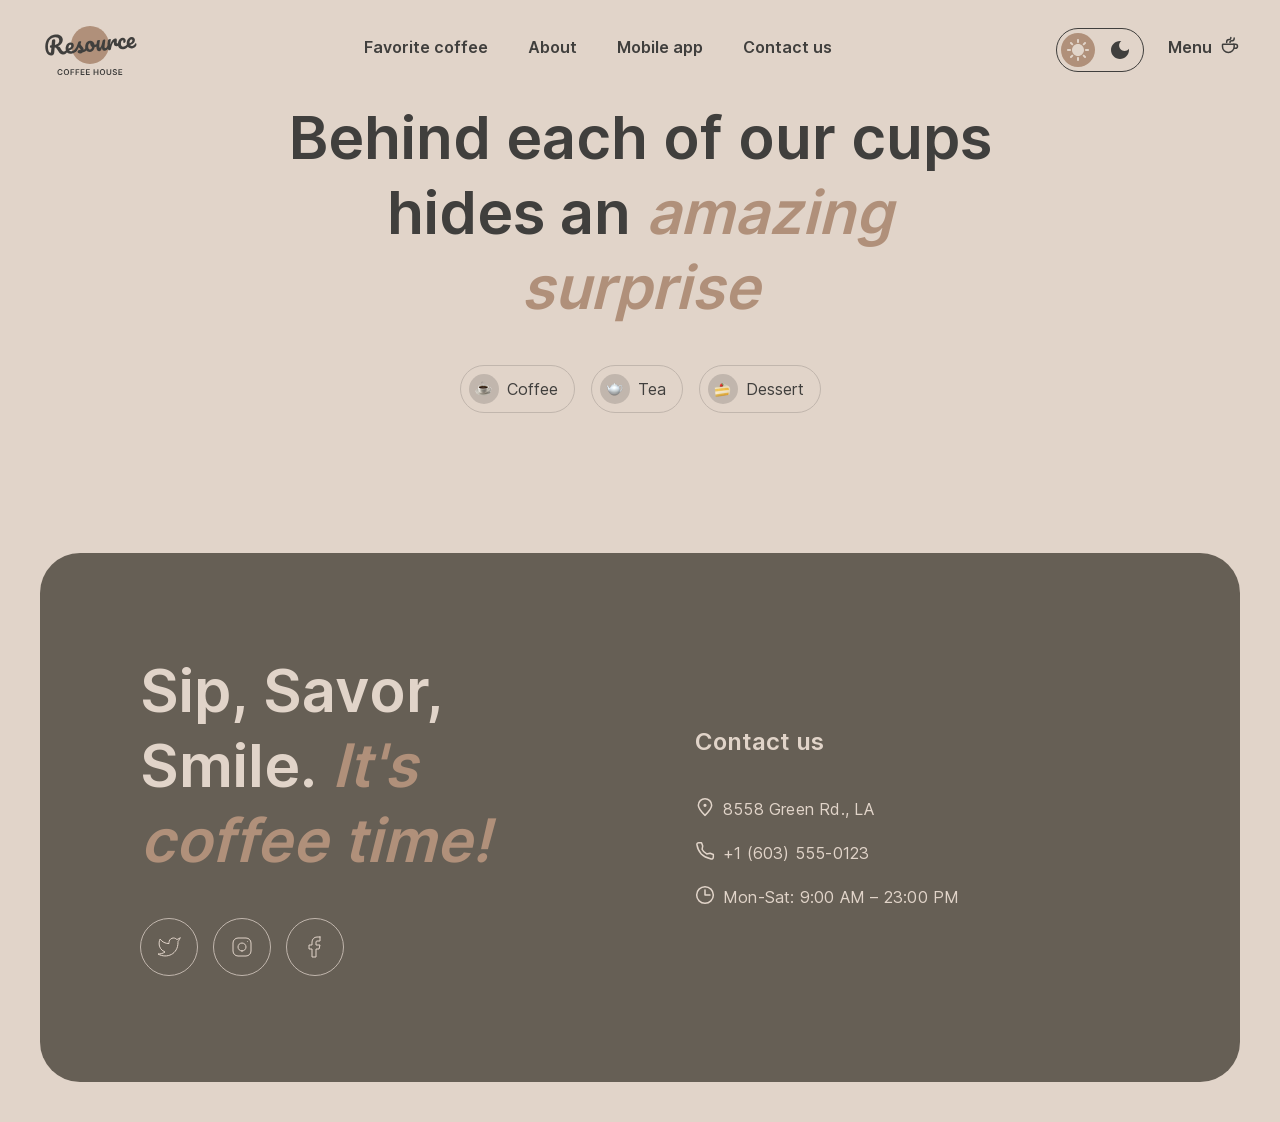
==== commit 9ec22c32: "refactor: convert scripts to ES modules" ====
--- a/menu.html
+++ b/menu.html
@@ -1,22 +1,21 @@
 <!DOCTYPE html>
 <html lang="en">
   <head>
-    <meta charset="UTF-8" />
-    <meta name="viewport" content="width=device-width, initial-scale=1.0" />
+    <meta charset="UTF-8">
+    <meta name="viewport" content="width=device-width, initial-scale=1.0">
     <title>Coffee-House</title>
     <script>
       if (localStorage.getItem("theme") === "dark") {
         document.documentElement.dataset.theme = "dark";
       }
     </script>
-    <link rel="stylesheet" href="./styles/menu.css" />
-    <link rel="stylesheet" href="./styles/components/header.css" />
-    <link rel="stylesheet" href="./styles/components/footer.css" />
+    <link rel="stylesheet" href="./styles/menu.css">
+    <link rel="stylesheet" href="./styles/components/header.css">
+    <link rel="stylesheet" href="./styles/components/footer.css">
     <link
       rel="shortcut icon"
       href="./images/png/favicon.png"
-      type="image/x-icon"
-    />
+      type="image/x-icon">
   </head>
   <body>
     <header>
@@ -28,8 +27,7 @@
               <img
                 src="./images/svg/Ellipse.svg"
                 alt=""
-                class="header__logo--circle"
-              />
+                class="header__logo--circle">
               <span class="header__logo--text"></span>
             </a>
           </div>
@@ -75,49 +73,49 @@
         </div>
       </div>
     </header>
-    <section class="menu">
-      <div class="wrapper">
-        <h1 class="menu__heading">
-          Behind each of our cups hides an<span class="span">
-            amazing surprise</span
-          >
-        </h1>
-        <div class="menu__controls">
-          <div class="menu__controls--button" id="coffee">
-            <div class="menu__image">
-              <img
-                src="./images/png/coffe.png"
-                alt="coffee category button"
-                class="menu__image--logo"
-              />
+    <main>
+      <section class="menu">
+        <div class="wrapper">
+          <h1 class="menu__heading">
+            Behind each of our cups hides an<span class="span">
+              amazing surprise</span
+            >
+          </h1>
+          <div class="menu__controls">
+            <div class="menu__controls--button" id="coffee">
+              <div class="menu__image">
+                <img
+                  src="./images/png/coffe.png"
+                  alt="coffee category button"
+                  class="menu__image--logo">
+              </div>
+              <p class="menu__controls--title">Coffee</p>
             </div>
-            <p class="menu__controls--title">Coffee</p>
+            <div class="menu__controls--button" id="tea">
+              <div class="menu__image">
+                <img
+                  src="./images/png/tea.png"
+                  alt="tea category button"
+                  class="menu__image--logo">
+              </div>
+              <p class="menu__controls--title">Tea</p>
+            </div>
+            <div class="menu__controls--button" id="dessert">
+              <div class="menu__image">
+                <img
+                  src="./images/png/desert.png"
+                  alt="dessert category button"
+                  class="menu__image--logo">
+              </div>
+              <p class="menu__controls--title">Dessert</p>
+            </div>
           </div>
-          <div class="menu__controls--button" id="tea">
-            <div class="menu__image">
-              <img
-                src="./images/png/tea.png"
-                alt="tea category button"
-                class="menu__image--logo"
-              />
-            </div>
-            <p class="menu__controls--title">Tea</p>
-          </div>
-          <div class="menu__controls--button" id="dessert">
-            <div class="menu__image">
-              <img
-                src="./images/png/desert.png"
-                alt="dessert category button"
-                class="menu__image--logo"
-              />
-            </div>
-            <p class="menu__controls--title">Dessert</p>
-          </div>
+          <h2 class="menu__category visually-hidden">Coffee menu</h2>
+          <div class="menu__gallery"></div>
+          <div class="menu-refresh"></div>
         </div>
-        <div class="menu__gallery"></div>
-        <div class="menu-refresh"></div>
-      </div>
-    </section>
+      </section>
+    </main>
     <footer id="contacts">
       <div class="wrapper">
         <div class="footer__wrapper">
@@ -173,8 +171,6 @@
         </div>
       </div>
     </footer>
-    <script src="./scripts/theme.js"></script>
-    <script src="./scripts/burger.js"></script>
-    <script type="module" src="./scripts/products.js"></script>
+    <script type="module" src="./scripts/pages/menu.js"></script>
   </body>
 </html>
--- a/styles/menu.css
+++ b/styles/menu.css
@@ -49,7 +49,6 @@
 .menu__gallery {
   display: grid;
   grid-template-columns: repeat(4, 1fr);
-  /* grid-template-rows: repeat(2, 1fr); */
   gap: var(--gap-main);
   margin-bottom: var(--section-margin);
 }
@@ -72,7 +71,9 @@
 }
 
 .menu-gallery__image {
-  max-width: 100%;
+  width: 100%;
+  aspect-ratio: 1;
+  object-fit: cover;
   transform: scale(1.02);
   transition: transform 0.3s ease-out;
 }
@@ -87,6 +88,8 @@
 
 .menu__coffee--title {
   margin-bottom: 1.2rem;
+  font-size: var(--h3-size);
+  line-height: var(--h2-line-height);
 }
 
 .menu__coffee--price {
--- a/styles/components/header.css
+++ b/styles/components/header.css
@@ -286,7 +286,6 @@
     width: 16px;
     height: 1.5px;
     background-color: var(--color-text);
-    /* top: calc(50% - 1px); */
     transition: all 0.3s ease-out;
   }
 
@@ -305,23 +304,3 @@
     align-self: center;
   }
 }
-
-/* .burger__move {
-    position: fixed;
-    top: 3.6rem;
-    right: 2.5rem;
-  }
-
-  .burger-menu__line {
-    display: none;
-  }
-
-  
-
-
-}
-
-/* Mobile version of header  */
-
-/* @media (max-width: 425.98px) {
-} */
--- a/styles/components/footer.css
+++ b/styles/components/footer.css
@@ -20,6 +20,7 @@
 }
 
 .footer__links--items {
+  position: relative;
   display: inline-block;
   width: 5.8rem;
   height: 5.8rem;
@@ -29,16 +30,26 @@
   transition: all 400ms ease-in-out;
 }
 
-.footer__links--item1 {
-  background: url(../../images/svg/twitter.svg) center no-repeat;
-}
-
-.footer__links--item2 {
-  background: url(../../images/svg/instagram.svg) center no-repeat;
-}
-
-.footer__links--item3 {
-  background: url(../../images/svg/facebook.svg) center no-repeat;
+.footer__links--items::before {
+  content: "";
+  position: absolute;
+  inset: 0;
+  background-color: var(--color-text-inverse);
+  mask-position: center;
+  mask-repeat: no-repeat;
+  transition: background-color 400ms ease-in-out;
+}
+
+.footer__links--item1::before {
+  mask-image: url(../../images/svg/twitter.svg);
+}
+
+.footer__links--item2::before {
+  mask-image: url(../../images/svg/instagram.svg);
+}
+
+.footer__links--item3::before {
+  mask-image: url(../../images/svg/facebook.svg);
 }
 
 .footer__wrapper--right {
@@ -92,12 +103,14 @@
 }
 
 .footer__contacts--line1::before {
-  background: url(../../images/svg/pin-alt.svg) center no-repeat;
+  background-color: var(--color-text-inverse);
+  mask: url(../../images/svg/pin-alt.svg) center no-repeat;
   vertical-align: top;
 }
 
 .footer__contacts--line2::before {
-  background: url(../../images/svg/phone.svg) center no-repeat;
+  background-color: var(--color-text-inverse);
+  mask: url(../../images/svg/phone.svg) center no-repeat;
   vertical-align: top;
 }
 
@@ -113,33 +126,26 @@
 }
 
 .footer__contacts--line3::before {
-  background: url(../../images/svg/clock.svg) center no-repeat;
+  background-color: var(--color-text-inverse);
+  mask: url(../../images/svg/clock.svg) center no-repeat;
   vertical-align: top;
   margin-bottom: 0;
 }
 
 /* Laptop version of footer  */
-/* 
-@media screen and (max-width: 1024.98px) {
-} */
 
 /* Footer hover effects START*/
 
 @media (hover: hover) {
-  .footer__links--item1:hover {
-    background: url(../../images/svg/twitter-dark.svg) center no-repeat;
-    background-color: var(--color-bg);
-  }
-
-  .footer__links--item2:hover {
-    background: url(../../images/svg/instagram-dark.svg) center no-repeat;
-    background-color: var(--color-bg);
-  }
-
-  .footer__links--item3:hover {
-    background: url(../../images/svg/facebook-dark.svg) center no-repeat;
-    background-color: var(--color-bg);
-  }
+  .footer__links--items:hover {
+    background-color: var(--color-text-inverse);
+    border-color: var(--color-text-inverse);
+  }
+
+  .footer__links--items:hover::before {
+    background-color: var(--color-surface);
+  }
+
   .footer__contacts--line1:hover:after {
     transform: scale(1);
   }
@@ -149,20 +155,15 @@
 }
 
 @media (hover: none) {
-  .footer__links--item1:active {
-    background: url(../../images/svg/twitter-dark.svg) center no-repeat;
-    background-color: var(--color-bg);
-  }
-
-  .footer__links--item2:active {
-    background: url(../../images/svg/instagram-dark.svg) center no-repeat;
-    background-color: var(--color-bg);
-  }
-
-  .footer__links--item3:active {
-    background: url(../../images/svg/facebook-dark.svg) center no-repeat;
-    background-color: var(--color-bg);
-  }
+  .footer__links--items:active {
+    background-color: var(--color-text-inverse);
+    border-color: var(--color-text-inverse);
+  }
+
+  .footer__links--items:active::before {
+    background-color: var(--color-surface);
+  }
+
   .footer__contacts--line1:active:after {
     transform: scale(1);
   }
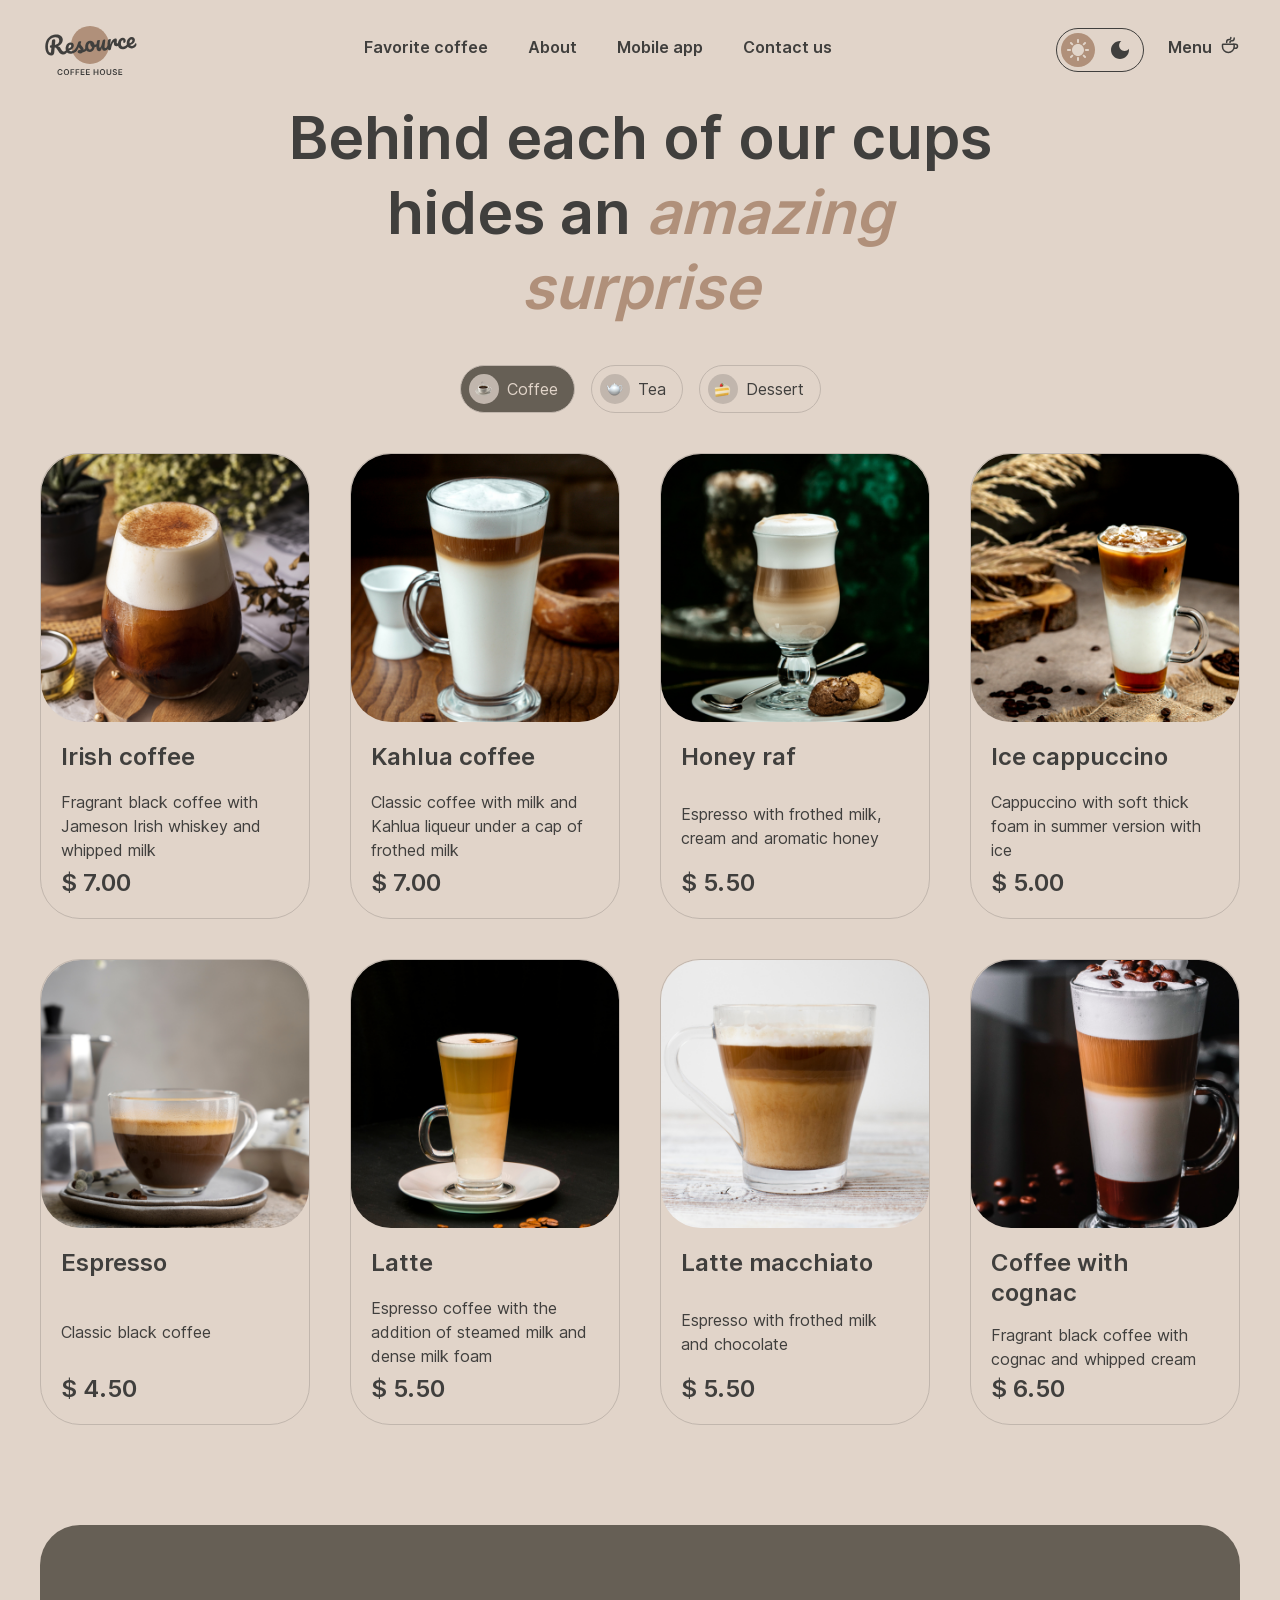
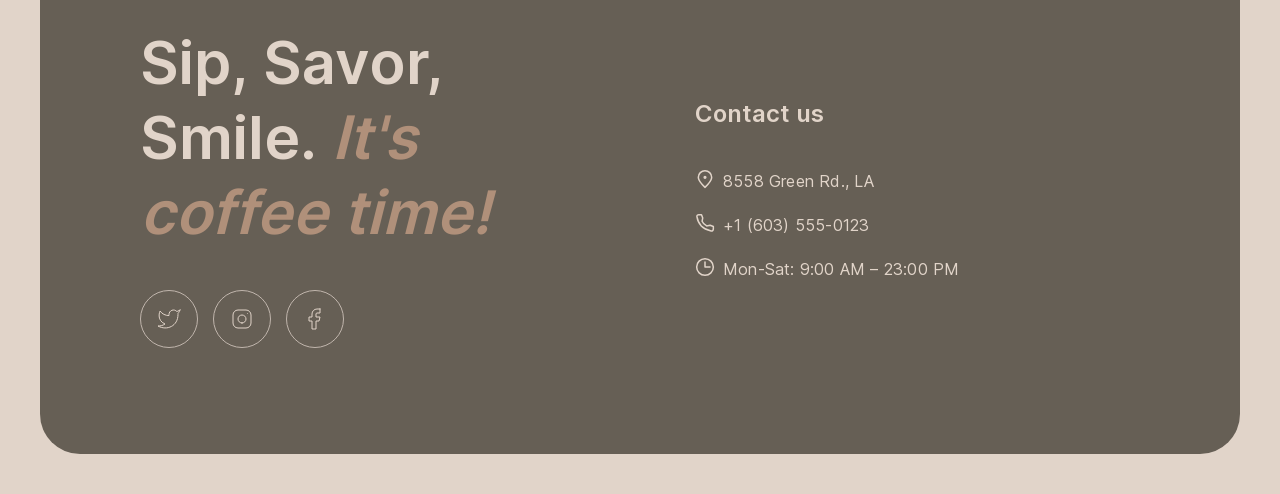
==== commit 5c0064e5: "feat: render catalog cards and switch categories from product data" ====
--- a/menu.html
+++ b/menu.html
@@ -113,6 +113,18 @@
           <h2 class="menu__category visually-hidden">Coffee menu</h2>
           <div class="menu__gallery"></div>
           <div class="menu-refresh"></div>
+          <template id="menu-card-template">
+            <article class="menu__gallery--item" data-id="">
+              <div class="menu__gallery--image">
+                <img class="menu-gallery__image" src="" alt="">
+              </div>
+              <div class="menu__gallery--description">
+                <h3 class="menu__coffee--title"></h3>
+                <p class="menu__coffee--description"></p>
+                <p class="menu__coffee--price"></p>
+              </div>
+            </article>
+          </template>
         </div>
       </section>
     </main>
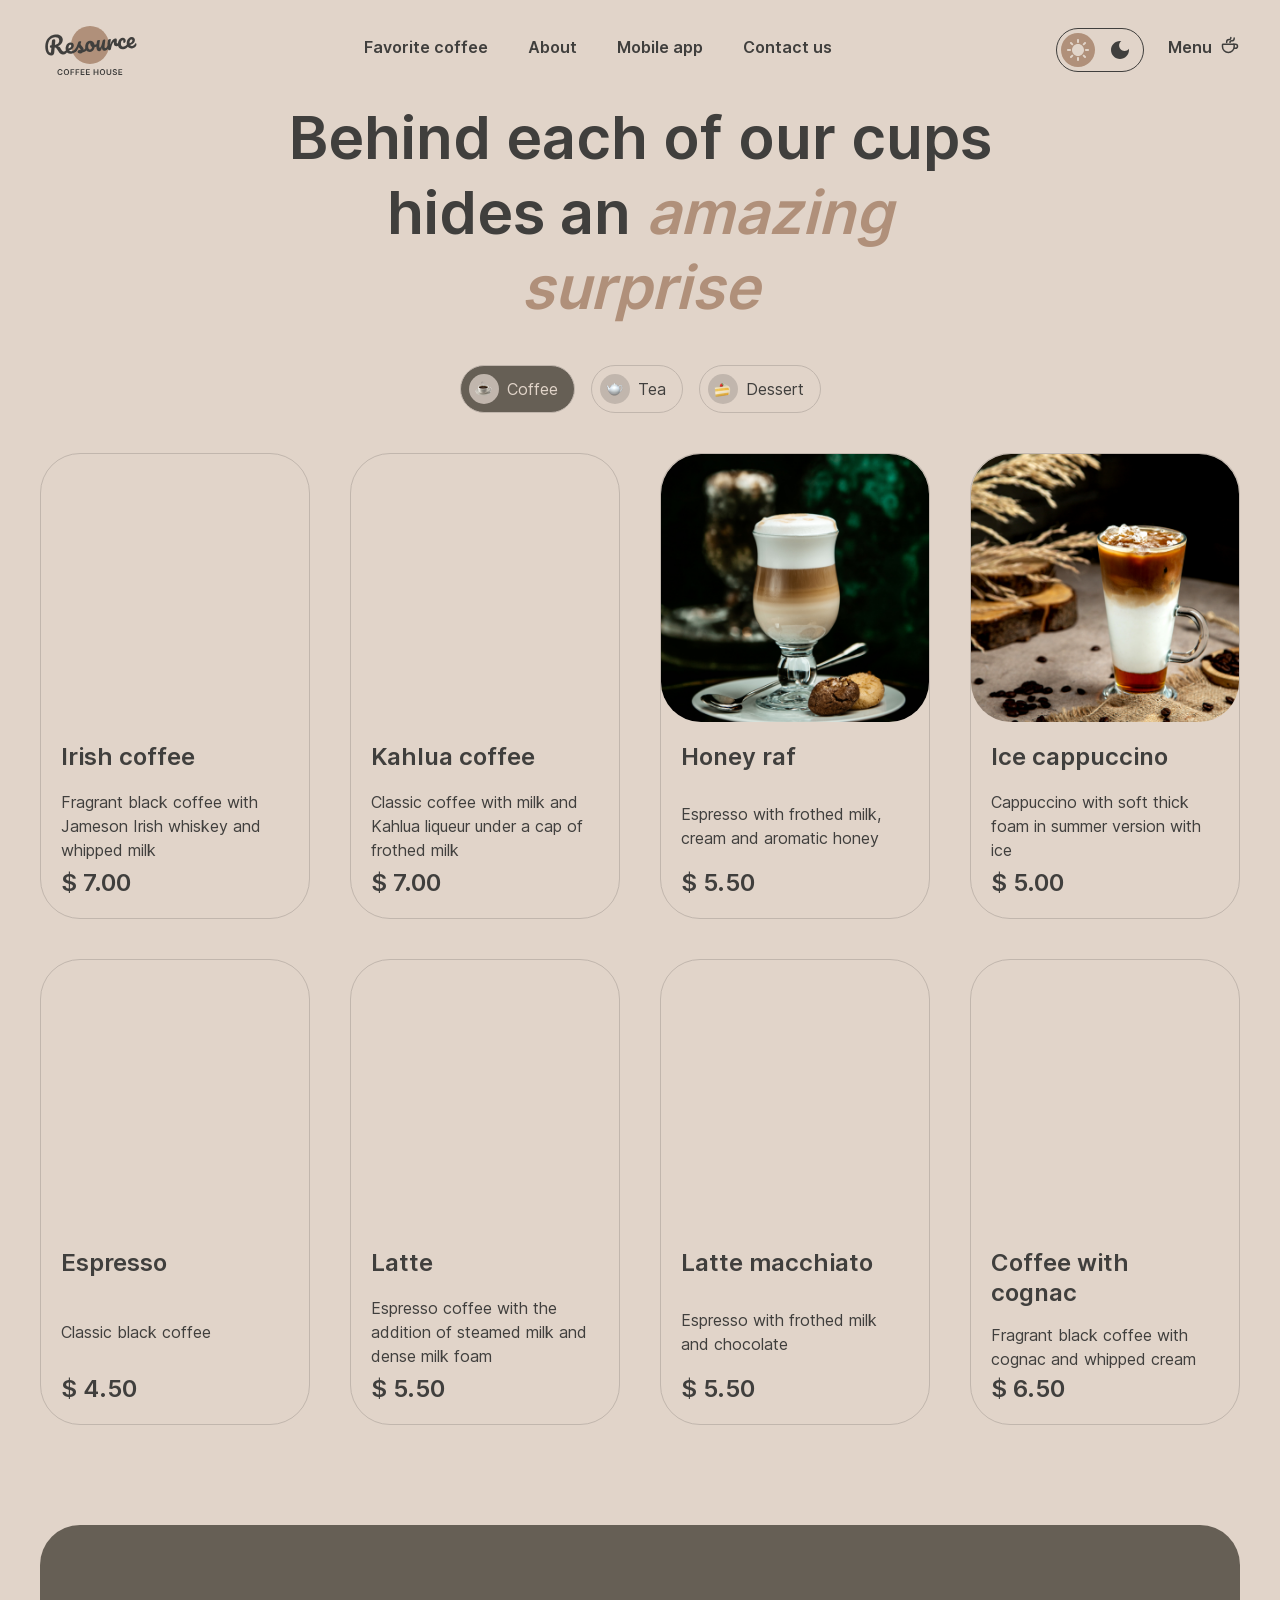
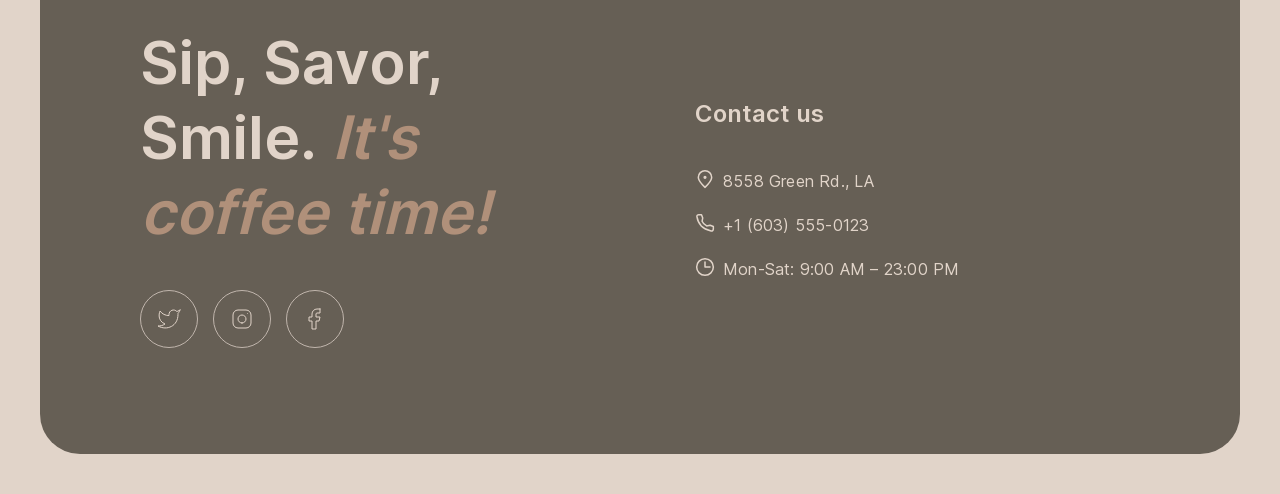
==== commit e1c66083: "feat: add product modal" ====
--- a/menu.html
+++ b/menu.html
@@ -125,6 +125,49 @@
               </div>
             </article>
           </template>
+          <dialog class="product-modal">
+            <div class="product-modal__body">
+              <div class="product-modal__media">
+                <img class="product-modal__image" src="" alt="">
+              </div>
+              <div class="product-modal__content">
+                <h2 class="product-modal__title"></h2>
+                <p class="product-modal__description"></p>
+
+                <div class="product-modal__group">
+                  <p class="product-modal__group-title">Size</p>
+                  <div class="product-modal__options" data-role="sizes"></div>
+                </div>
+
+                <div class="product-modal__group">
+                  <p class="product-modal__group-title">Additives</p>
+                  <div class="product-modal__options" data-role="additives"></div>
+                </div>
+
+                <p class="product-modal__total">
+                  <span>Total:</span>
+                  <span class="product-modal__total-value"></span>
+                </p>
+
+                <p class="product-modal__note">
+                  <span class="product-modal__note-icon"></span>
+                  <span>
+                    The cost is not final. Download our mobile app to see the
+                    final price and place your order. Earn loyalty points and
+                    enjoy your favorite coffee with up to 20% discount.
+                  </span>
+                </p>
+
+                <button type="button" class="product-modal__close">Close</button>
+              </div>
+            </div>
+          </dialog>
+          <template id="product-modal-option-template">
+            <button type="button" class="product-modal__option">
+              <span class="product-modal__option-badge"></span>
+              <span class="product-modal__option-label"></span>
+            </button>
+          </template>
         </div>
       </section>
     </main>
--- a/styles/menu.css
+++ b/styles/menu.css
@@ -164,21 +164,10 @@
   .menu__gallery--item {
     max-width: 31rem;
   }
-
-  .menu__gallery--item:nth-child(5),
-  .menu__gallery--item:nth-child(6) {
-    display: none;
-  }
 }
 
 @media screen and (max-width: 991.98px) {
-  .menu__gallery--item:nth-child(7),
-  .menu__gallery--item:nth-child(8) {
-    display: none;
-  }
-
   .menu-refresh {
-    display: block;
     margin: 0 auto;
     width: 6rem;
     height: 6rem;
